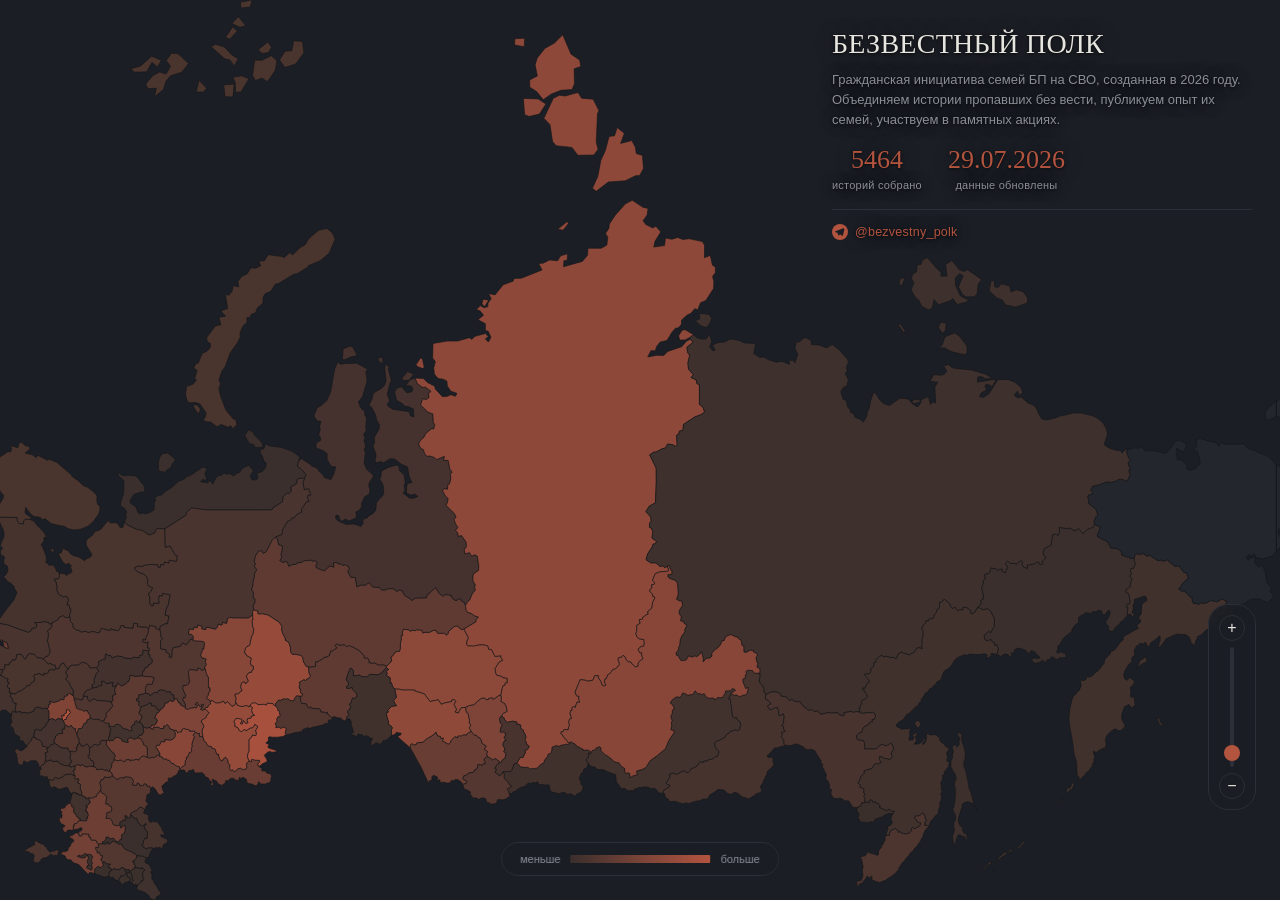
==== index.html @ 593fd991 "Update index.html" ====
<!DOCTYPE html>
<html lang="ru">
<head>
<meta charset="UTF-8">
<meta name="viewport" content="width=device-width, initial-scale=1.0">
<title>Безвестный полк — карта пропавших без вести</title>
<script src="lib/d3.min.js"></script>
<script data-goatcounter="https://bezvestny.goatcounter.com/count"
        async src="//gc.zgo.at/count.js"></script>
<style>
  :root {
    --bg: #14161a;
    --panel: #1b1e24;
    --line: #2b2f37;
    --text: #e7e5e0;
    --text-dim: #8b8f98;
    --accent-low: #3a2f2c;
    --accent-high: #b3543f;
    --accent-mid: #7a4438;
  }

  * { box-sizing: border-box; }

  html, body {
    margin: 0;
    padding: 0;
    height: 100%;
    overflow: hidden;
    background: var(--bg);
    color: var(--text);
    font-family: 'Georgia', 'PT Serif', serif;
  }

  /* Map fills the entire viewport */
  .map-panel {
    position: fixed;
    inset: 0;
    background: var(--panel);
  }

  #map {
    width: 100%;
    height: 100%;
    display: block;
    touch-action: none;
  }

  .region {
    stroke: var(--bg);
    stroke-width: 0.6;
    vector-effect: non-scaling-stroke;
    transition: opacity 0.15s ease;
    cursor: pointer;
  }

  .region:hover {
    opacity: 0.82;
    stroke: var(--text);
    stroke-width: 1.1;
  }

  .region.no-data {
    fill: #23262c;
  }

  /* Info overlay — plain text over the map, top-right, no card chrome */
  .info-panel {
    position: fixed;
    top: 28px;
    right: 28px;
    width: min(420px, calc(100vw - 56px));
    z-index: 20;
    text-shadow: 0 1px 3px rgba(0,0,0,0.7), 0 0 20px rgba(0,0,0,0.4);
  }

  h1 {
    font-size: clamp(22px, 2.6vw, 28px);
    font-weight: 400;
    line-height: 1.15;
    margin: 0 0 10px;
    color: var(--text);
    letter-spacing: 0.01em;
  }

  .lede {
    font-family: 'Helvetica Neue', Arial, sans-serif;
    font-size: 13px;
    line-height: 1.55;
    color: var(--text-dim);
    margin: 0;
  }

  .stat-row {
    display: flex;
    gap: 26px;
    margin-top: 16px;
  }

  .stat {
    font-family: 'Helvetica Neue', Arial, sans-serif;
    text-align: center;
  }

  .stat .num {
    font-family: 'Georgia', serif;
    font-size: 26px;
    color: var(--accent-high);
    line-height: 1;
    white-space: nowrap;
  }

  .stat .label {
    font-size: 11px;
    color: var(--text-dim);
    margin-top: 6px;
    letter-spacing: 0.02em;
  }

  .tg-link {
    display: flex;
    align-items: center;
    justify-content: flex-start;
    gap: 7px;
    margin-top: 18px;
    padding-top: 14px;
    border-top: 1px solid var(--line);
    font-family: 'Helvetica Neue', Arial, sans-serif;
    font-size: 12.5px;
    color: var(--accent-high);
    text-decoration: none;
    letter-spacing: 0.02em;
  }

  .tg-icon {
    flex-shrink: 0;
    color: var(--accent-high);
  }

  .tg-link:hover {
    text-decoration: underline;
  }

  /* Legend — floats bottom-center over the map */
  .legend {
    position: fixed;
    bottom: 24px;
    left: 50%;
    transform: translateX(-50%);
    display: flex;
    align-items: center;
    gap: 10px;
    background: rgba(27, 30, 36, 0.88);
    backdrop-filter: blur(10px);
    -webkit-backdrop-filter: blur(10px);
    border: 1px solid var(--line);
    border-radius: 20px;
    padding: 10px 18px;
    font-family: 'Helvetica Neue', Arial, sans-serif;
    font-size: 11px;
    color: var(--text-dim);
    z-index: 20;
  }

  .legend-scale {
    width: 140px;
    height: 8px;
    border-radius: 1px;
    background: linear-gradient(90deg, var(--accent-low), var(--accent-mid), var(--accent-high));
  }

  .tooltip {
    position: fixed;
    pointer-events: none;
    background: #0d0e11;
    border: 1px solid var(--line);
    color: var(--text);
    font-family: 'Helvetica Neue', Arial, sans-serif;
    font-size: 13px;
    padding: 10px 14px;
    border-radius: 2px;
    opacity: 0;
    transition: opacity 0.1s ease;
    max-width: 240px;
    z-index: 30;
  }

  .tooltip .t-name {
    font-family: 'Georgia', serif;
    font-size: 15px;
    margin-bottom: 4px;
  }

  .tooltip .t-count {
    color: var(--accent-high);
  }

  .t-hint {
    color: var(--text-dim);
    font-size: 11px;
    margin-top: 4px;
  }

  /* Popup with names for a clicked region — floats like a window,
     not docked to the screen edge. Left side stays free for future poster cards. */
  .popup-overlay {
    position: fixed;
    inset: 0;
    display: none;
    z-index: 100;
    pointer-events: none;
  }

  .popup-overlay.open { display: block; }
  .popup-overlay.open .popup-panel {
    opacity: 1;
    transform: translateY(0) scale(1);
  }

  .popup-panel {
    position: absolute;
    top: 90px;
    right: 40px;
    width: min(560px, calc(100vw - 48px));
    height: calc(100vh - 130px);
    background: var(--panel);
    border: 1px solid var(--line);
    border-radius: 8px;
    display: flex;
    flex-direction: column;
    font-family: 'Helvetica Neue', Arial, sans-serif;
    opacity: 0;
    transform: translateY(-8px) scale(0.98);
    transition: opacity 0.18s ease, transform 0.18s ease;
    pointer-events: auto;
    box-shadow: 0 20px 60px rgba(0,0,0,0.5), 0 2px 8px rgba(0,0,0,0.3);
  }

  .popup-header {
    padding: 20px 24px 16px;
    border-bottom: 1px solid var(--line);
    display: flex;
    justify-content: space-between;
    align-items: baseline;
  }

  .popup-header h2 {
    font-family: 'Georgia', serif;
    font-weight: 400;
    font-size: 20px;
    margin: 0;
    color: var(--text);
  }

  .popup-close {
    background: none;
    border: none;
    color: var(--text-dim);
    font-size: 22px;
    line-height: 1;
    cursor: pointer;
    padding: 0 0 0 16px;
  }

  .popup-close:hover { color: var(--text); }

  .popup-list {
    flex: 1;
    overflow-y: auto;
    padding: 8px 24px 20px;
  }

  .popup-item {
    display: flex;
    gap: 14px;
    align-items: flex-start;
    padding: 14px 0;
    border-bottom: 1px solid var(--line);
  }

  .popup-item:last-child { border-bottom: none; }

  .p-info {
    flex: 1;
    min-width: 0;
  }

  .p-thumb {
    flex-shrink: 0;
    width: 56px;
    height: 74px;
    border-radius: 4px;
    background-color: var(--line);
    border: 1px solid var(--line);
    background-repeat: no-repeat;
    /* вырезаем именно область портрета из полного плаката, без отдельного файла-превью */
    background-size: 170.06% 180.48%;
    background-position: 79.39% 43.26%;
  }

  .popup-item .p-name {
    font-family: 'Helvetica Neue', Arial, sans-serif;
    font-weight: 700;
    font-size: 15px;
    color: var(--text);
    margin-bottom: 6px;
    overflow-wrap: break-word;
  }

  .popup-item .p-line {
    font-size: 13px;
    color: var(--text-dim);
    line-height: 1.65;
    overflow-wrap: break-word;
  }

  .popup-item .p-line::before {
    content: "· ";
    color: var(--text-dim);
  }

  .popup-item .p-line.p-missing {
    color: var(--text);
    font-weight: 600;
  }

  .popup-empty {
    padding: 40px 24px;
    text-align: center;
    color: var(--text-dim);
    font-size: 14px;
  }

  .popup-item { cursor: pointer; }
  .popup-item:hover .p-name { color: var(--accent-high); }

  /* Full poster viewer — floats on the LEFT, mirrors the popup on the right */
  .poster-overlay {
    position: fixed;
    inset: 0;
    display: none;
    z-index: 100;
    pointer-events: none;
  }

  .poster-overlay.open { display: block; }
  .poster-overlay.open .poster-panel {
    opacity: 1;
    transform: translateY(0) scale(1);
  }

  .poster-panel {
    position: absolute;
    top: 90px;
    left: 40px;
    width: min(360px, calc(100vw - 48px));
    max-height: calc(100vh - 130px);
    background: var(--panel);
    border: 1px solid var(--line);
    border-radius: 8px;
    display: flex;
    flex-direction: column;
    font-family: 'Helvetica Neue', Arial, sans-serif;
    opacity: 0;
    transform: translateY(-8px) scale(0.98);
    transition: opacity 0.18s ease, transform 0.18s ease;
    pointer-events: auto;
    box-shadow: 0 20px 60px rgba(0,0,0,0.5), 0 2px 8px rgba(0,0,0,0.3);
    overflow: hidden;
  }

  .poster-panel .popup-header {
    flex-shrink: 0;
    align-items: flex-start;
  }

  .poster-name {
    font-family: 'Georgia', serif;
    font-weight: 400;
    font-size: 20px;
    margin-top: 0;
    margin-bottom: 6px;
    padding-bottom: 10px;
    border-bottom: 1px solid var(--line);
    color: var(--text);
  }

  .poster-panel .p-line {
    font-size: 11px;
  }

  .poster-image-wrap {
    flex: 1;
    overflow-y: auto;
    background: #000;
    display: flex;
    align-items: flex-start;
    justify-content: center;
  }

  .poster-image-wrap img {
    width: 100%;
    height: auto;
    display: block;
  }

  @media (max-width: 900px) {
    .poster-panel { display: none; } /* на узких экранах два окна рядом не влезут — оставляем только попап с именами */
  }

  @media (max-width: 640px) {
    .info-panel { width: calc(100vw - 56px); }
    .popup-panel { top: 20px; right: 20px; left: 20px; width: auto; }
  }

  /* Vertical zoom slider */
  .zoom-control {
    position: fixed;
    bottom: 90px;
    right: 24px;
    z-index: 20;
    background: rgba(27, 30, 36, 0.88);
    backdrop-filter: blur(10px);
    -webkit-backdrop-filter: blur(10px);
    border: 1px solid var(--line);
    border-radius: 20px;
    padding: 10px;
    display: flex;
    flex-direction: column;
    align-items: center;
    gap: 6px;
  }

  .zoom-btn {
    width: 26px;
    height: 26px;
    border-radius: 50%;
    border: 1px solid var(--line);
    background: transparent;
    color: var(--text);
    font-size: 16px;
    line-height: 1;
    cursor: pointer;
    display: flex;
    align-items: center;
    justify-content: center;
    font-family: 'Helvetica Neue', Arial, sans-serif;
    flex-shrink: 0;
  }

  .zoom-btn:hover { border-color: var(--accent-high); color: var(--accent-high); }

  .zoom-slider-wrap {
    width: 26px;
    height: 120px;
    position: relative;
  }

  .zoom-slider-wrap input[type="range"] {
    position: absolute;
    top: 50%;
    left: 50%;
    width: 120px;
    height: 20px;
    margin: 0;
    transform: translate(-50%, -50%) rotate(-90deg);
    -webkit-appearance: none;
    appearance: none;
    background: transparent;
    cursor: pointer;
  }

  .zoom-slider-wrap input[type="range"]::-webkit-slider-runnable-track {
    height: 4px;
    background: var(--line);
    border-radius: 2px;
  }

  .zoom-slider-wrap input[type="range"]::-webkit-slider-thumb {
    -webkit-appearance: none;
    width: 16px;
    height: 16px;
    border-radius: 50%;
    background: var(--accent-high);
    margin-top: -6px;
    cursor: pointer;
  }

  .zoom-slider-wrap input[type="range"]::-moz-range-track {
    height: 4px;
    background: var(--line);
    border-radius: 2px;
  }

  .zoom-slider-wrap input[type="range"]::-moz-range-thumb {
    width: 16px;
    height: 16px;
    border: none;
    border-radius: 50%;
    background: var(--accent-high);
    cursor: pointer;
  }
</style>
</head>
<body>

<div class="map-panel">
  <svg id="map" viewBox="0 0 1600 750"></svg>
</div>

<div class="info-panel">
  <h1>БЕЗВЕСТНЫЙ ПОЛК</h1>
  <p class="lede">Гражданская инициатива семей БП на СВО, созданная в 2026 году. Объединяем истории пропавших без вести, публикуем опыт их семей, участвуем в памятных акциях.</p>
  <div class="stat-row">
    <div class="stat">
      <div class="num" id="stat-total">—</div>
      <div class="label">историй собрано</div>
    </div>
    <div class="stat">
      <div class="num" id="stat-updated">—</div>
      <div class="label">данные обновлены</div>
    </div>
  </div>
  <a class="tg-link" href="https://t.me/bezvestny_polk" target="_blank" rel="noopener">
    <svg class="tg-icon" viewBox="0 0 240 240" width="16" height="16" fill="none" xmlns="http://www.w3.org/2000/svg">
      <circle cx="120" cy="120" r="120" fill="currentColor"/>
      <path d="M181.6 73.6c1.7-6.3-4.4-11.6-10.6-9.2L52.4 108.9c-6.7 2.5-6.5 12 .3 14.2l28.7 9.3 11.1 35.7c1.4 4.5 7 6.1 10.6 3l17.3-15.6 29 21.4c5 3.7 12.2 1.1 13.7-5l24.5-98.3z" fill="var(--panel)"/>
    </svg>
    @bezvestny_polk
  </a>
</div>

<div class="legend">
  <span>меньше</span>
  <div class="legend-scale"></div>
  <span>больше</span>
</div>

<div class="zoom-control">
  <button class="zoom-btn" id="zoom-in" aria-label="Приблизить">+</button>
  <div class="zoom-slider-wrap">
    <input type="range" id="zoom-slider" min="1" max="10" step="0.1" value="1">
  </div>
  <button class="zoom-btn" id="zoom-out" aria-label="Отдалить">&minus;</button>
</div>

<div class="tooltip" id="tooltip">
  <div class="t-name" id="t-name"></div>
  <div class="t-count" id="t-count"></div>
  <div class="t-hint">Нажмите, чтобы увидеть имена</div>
</div>

<div class="popup-overlay" id="popup-overlay">
  <div class="popup-panel">
    <div class="popup-header">
      <h2 id="popup-title"></h2>
      <button class="popup-close" id="popup-close" aria-label="Закрыть">&times;</button>
    </div>
    <div class="popup-list" id="popup-list"></div>
  </div>
</div>

<div class="poster-overlay" id="poster-overlay">
  <div class="poster-panel">
    <div class="popup-header">
      <div class="p-info" id="poster-info"></div>
      <button class="popup-close" id="poster-close" aria-label="Закрыть">&times;</button>
    </div>
    <div class="poster-image-wrap" id="poster-image-wrap"></div>
  </div>
</div>

<script>
const svg = d3.select('#map');
const width = 1600, height = 750;
const tooltip = d3.select('#tooltip');

Promise.all([
  d3.json('data/russia.geojson'),
  d3.json('data/stats.json'),
  d3.json('data/records.json').catch(() => ({}))  // records.json optional — map still works without it
]).then(([geo, stats, records]) => {

  const regionCounts = stats.regions;
  const maxCount = d3.max(Object.values(regionCounts));

  const color = d3.scaleLinear()
    .domain([0, maxCount])
    .range(['#3a2f2c', '#b3543f']);

  const projection = d3.geoMercator()
    .rotate([-100, 0])
    .fitSize([width, height], geo);
  const path = d3.geoPath().projection(projection);

  svg.attr('viewBox', `0 0 ${width} ${height}`);

  const zoomLayer = svg.append('g').attr('class', 'zoom-layer');

  zoomLayer.selectAll('path')
    .data(geo.features)
    .join('path')
    .attr('d', path)
    .attr('class', d => {
      const name = d.properties.name;
      return 'region' + (regionCounts[name] ? '' : ' no-data');
    })
    .attr('fill', d => {
      const name = d.properties.name;
      const c = regionCounts[name];
      return c ? color(c) : '#23262c';
    })
    .on('mousemove', (event, d) => {
      const name = d.properties.name;
      const c = regionCounts[name] || 0;
      d3.select('#t-name').text(name);
      d3.select('#t-count').text(c ? `${c} ${pluralize(c)}` : 'нет данных');
      tooltip
        .style('left', (event.clientX + 16) + 'px')
        .style('top', (event.clientY + 12) + 'px')
        .style('opacity', 1);
    })
    .on('mouseleave', () => tooltip.style('opacity', 0))
    .on('click', (event, d) => openPopup(d.properties.name, records[d.properties.name] || []));

  // --- Pan & pinch-zoom (важно на мобильных — карта шире экрана, без этого
  // часть регионов недостижима; preserveAspectRatio slice раньше просто
  // обрезал их намертво, без возможности докрутить) ---
  function coverScale() {
    const cw = window.innerWidth, ch = window.innerHeight;
    const kMeet = Math.min(cw / width, ch / height);
    const kCover = Math.max(cw / width, ch / height);
    return kCover / kMeet; // масштаб внутри системы координат зума, где 1 = вся карта целиком видна (letterbox)
  }

  const zoomSlider = document.getElementById('zoom-slider');

  const zoom = d3.zoom()
    .scaleExtent([1, 10])
    .translateExtent([[0, 0], [width, height]])
    .on('zoom', (event) => {
      zoomLayer.attr('transform', event.transform);
      zoomSlider.value = event.transform.k;
    });

  svg.call(zoom);
  svg.on('dblclick.zoom', null); // не даём случайному двойному тапу неожиданно зумить

  function applyCoverFit() {
    const s = Math.min(Math.max(coverScale(), 1), 10);
    const t = d3.zoomIdentity
      .translate(width / 2, height / 2)
      .scale(s)
      .translate(-width / 2, -height / 2);
    svg.call(zoom.transform, t);
  }
  applyCoverFit();

  let resizeTimer;
  window.addEventListener('resize', () => {
    clearTimeout(resizeTimer);
    resizeTimer = setTimeout(applyCoverFit, 200);
  });

  // --- Zoom slider + кнопки ---
  zoomSlider.addEventListener('input', () => {
    svg.call(zoom.scaleTo, +zoomSlider.value);
  });
  document.getElementById('zoom-in').addEventListener('click', () => {
    svg.transition().duration(200).call(zoom.scaleBy, 1.4);
  });
  document.getElementById('zoom-out').addEventListener('click', () => {
    svg.transition().duration(200).call(zoom.scaleBy, 1 / 1.4);
  });

  // stats
  document.getElementById('stat-total').textContent = stats.total ?? Object.values(regionCounts).reduce((a,b)=>a+b,0);
  document.getElementById('stat-updated').textContent = formatDate(stats.updated_at);

}).catch(err => {
  console.error(err);
  document.querySelector('.map-panel').innerHTML =
    '<p style="font-family:Helvetica,Arial,sans-serif;color:#8b8f98;padding:20px;max-width:480px;">' +
    'Не удалось загрузить данные карты. Если вы открыли файл напрямую (file://), ' +
    'запустите локальный сервер — см. README.md.</p>';
});

function pluralize(n) {
  const mod10 = n % 10, mod100 = n % 100;
  if (mod10 === 1 && mod100 !== 11) return 'история';
  if ([2,3,4].includes(mod10) && ![12,13,14].includes(mod100)) return 'истории';
  return 'историй';
}

function formatDate(iso) {
  if (!iso) return '—';
  const [y,m,d] = iso.split('-');
  return `${d}.${m}.${y}`;
}

// --- Popup with names for a clicked region ---
const overlay = document.getElementById('popup-overlay');
const popupTitle = document.getElementById('popup-title');
const popupList = document.getElementById('popup-list');

function openPopup(regionName, items) {
  popupTitle.textContent = regionName;
  popupList.innerHTML = '';

  if (!items.length) {
    popupList.innerHTML = '<div class="popup-empty">Нет карточек с известным ФИО для этого региона.</div>';
  } else {
    for (const item of items) {
      const div = document.createElement('div');
      div.className = 'popup-item';
      div.addEventListener('click', () => openPoster(item));

      const info = document.createElement('div');
      info.className = 'p-info';
      buildInfoBlock(item, info);
      div.appendChild(info);

      if (item.photo) {
        const thumb = document.createElement('div');
        thumb.className = 'p-thumb';
        thumb.style.backgroundImage = `url('${item.photo}')`;
        thumb.setAttribute('role', 'img');
        thumb.setAttribute('aria-label', item.fio || '');
        div.appendChild(thumb);
      }

      popupList.appendChild(div);
    }
  }
  overlay.classList.add('open');
  document.body.style.overflow = 'hidden';
}

function closePopup() {
  overlay.classList.remove('open');
  document.body.style.overflow = 'hidden'; // page itself never scrolls — map is full-screen
}

document.getElementById('popup-close').addEventListener('click', closePopup);
document.addEventListener('click', (e) => {
  if (!overlay.classList.contains('open')) return;
  const panel = document.querySelector('.popup-panel');
  if (panel.contains(e.target) || e.target.closest('.region')) return; // clicking a region opens a new popup, handled separately
  closePopup();
});
document.addEventListener('keydown', (e) => { if (e.key === 'Escape') closePopup(); });

// --- Full poster viewer (opens on the left when a card is clicked) ---
const posterOverlay = document.getElementById('poster-overlay');
const posterInfo = document.getElementById('poster-info');
const posterImageWrap = document.getElementById('poster-image-wrap');

function buildInfoBlock(item, container) {
  container.innerHTML = '';

  const name = document.createElement('div');
  name.className = 'p-name';
  name.textContent = item.fio || 'Имя не указано';
  container.appendChild(name);

  if (item.rank) {
    const l = document.createElement('div');
    l.className = 'p-line';
    l.textContent = item.rank;
    container.appendChild(l);
  }
  if (item.unit) {
    const l = document.createElement('div');
    l.className = 'p-line';
    l.textContent = item.unit;
    container.appendChild(l);
  }
  if (item.missing_date) {
    const l = document.createElement('div');
    l.className = 'p-line p-missing';
    l.textContent = 'пропал: ' + item.missing_date;
    container.appendChild(l);
  }
}

function openPoster(item) {
  if (!item.photo) return; // нет плаката для этого человека — клик ничего не делает

  posterInfo.innerHTML = '';
  const name = document.createElement('h2');
  name.className = 'poster-name';
  name.textContent = item.fio || 'Имя не указано';
  posterInfo.appendChild(name);

  if (item.rank) {
    const l = document.createElement('div');
    l.className = 'p-line';
    l.textContent = item.rank;
    posterInfo.appendChild(l);
  }
  if (item.unit) {
    const l = document.createElement('div');
    l.className = 'p-line';
    l.textContent = item.unit;
    posterInfo.appendChild(l);
  }
  if (item.missing_date) {
    const l = document.createElement('div');
    l.className = 'p-line p-missing';
    l.textContent = 'пропал: ' + item.missing_date;
    posterInfo.appendChild(l);
  }

  posterImageWrap.innerHTML = '';
  const img = document.createElement('img');
  img.src = item.photo;
  img.alt = item.fio || '';
  posterImageWrap.appendChild(img);
  posterOverlay.classList.add('open');
}

function closePoster() {
  posterOverlay.classList.remove('open');
}

document.getElementById('poster-close').addEventListener('click', closePoster);
document.addEventListener('click', (e) => {
  if (!posterOverlay.classList.contains('open')) return;
  const panel = document.querySelector('.poster-panel');
  if (panel.contains(e.target) || e.target.closest('.popup-item')) return; // клик по другой карточке откроет свой плакат
  closePoster();
});
document.addEventListener('keydown', (e) => { if (e.key === 'Escape') closePoster(); });
</script>

</body>
</html>
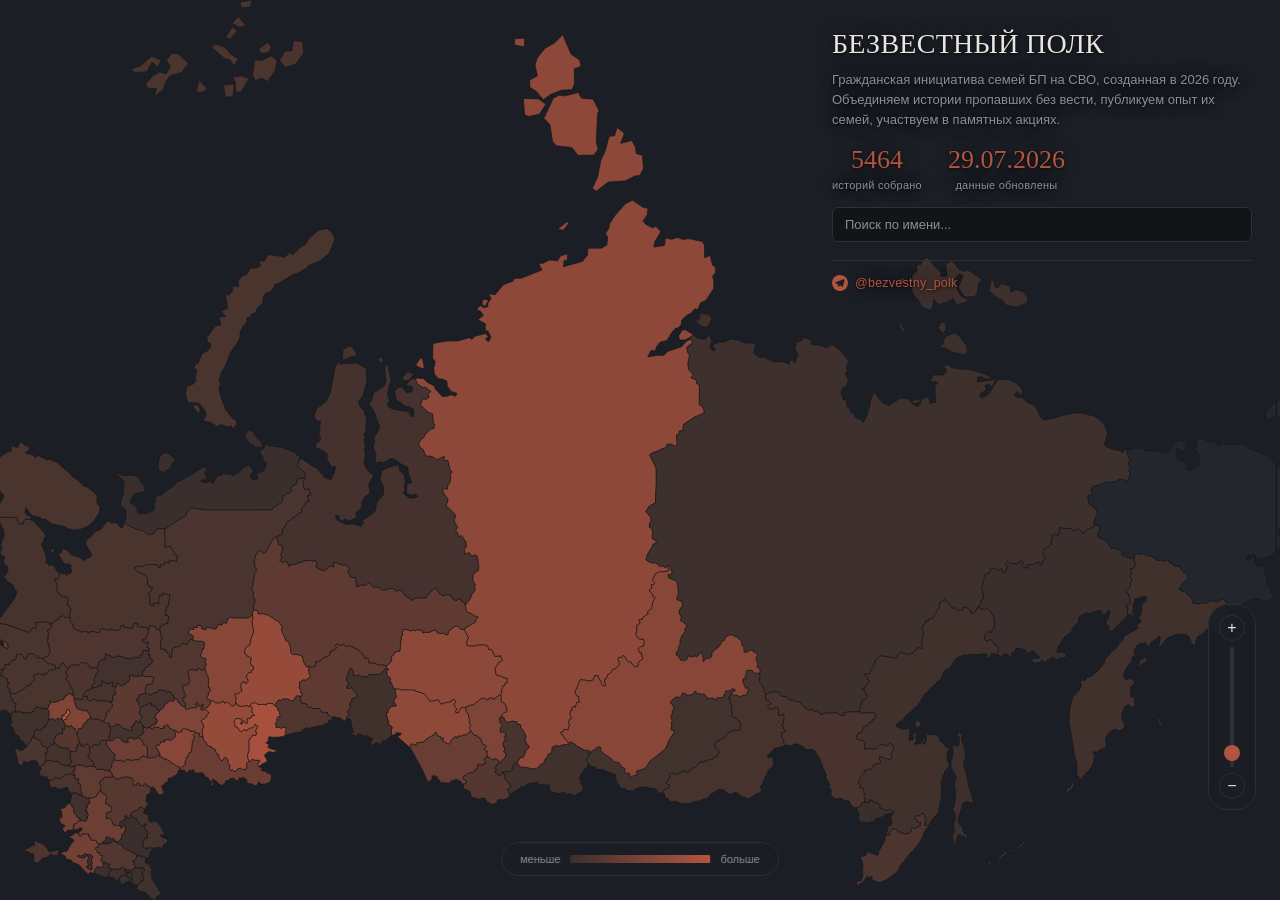
==== commit 033b2492: "Update index.html" ====
--- a/index.html
+++ b/index.html
@@ -5,8 +5,7 @@
 <meta name="viewport" content="width=device-width, initial-scale=1.0">
 <title>Безвестный полк — карта пропавших без вести</title>
 <script src="lib/d3.min.js"></script>
-<script data-goatcounter="https://bezvestny.goatcounter.com/count"
-        async src="//gc.zgo.at/count.js"></script>
+<script data-goatcounter="https://bezvestny.goatcounter.com/count" async src="//gc.zgo.at/count.js"></script>
 <style>
   :root {
     --bg: #14161a;
@@ -138,6 +137,74 @@
 
   .tg-link:hover {
     text-decoration: underline;
+  }
+
+  /* Search box */
+  .search-box {
+    position: relative;
+    margin-top: 16px;
+  }
+
+  .search-input {
+    width: 100%;
+    box-sizing: border-box;
+    background: rgba(13, 14, 17, 0.6);
+    border: 1px solid var(--line);
+    border-radius: 6px;
+    padding: 9px 12px;
+    font-family: 'Helvetica Neue', Arial, sans-serif;
+    font-size: 13px;
+    color: var(--text);
+    outline: none;
+  }
+
+  .search-input::placeholder { color: var(--text-dim); }
+  .search-input:focus { border-color: var(--accent-high); }
+
+  .search-results {
+    position: absolute;
+    top: calc(100% + 6px);
+    left: 0;
+    right: 0;
+    max-height: 320px;
+    overflow-y: auto;
+    background: var(--panel);
+    border: 1px solid var(--line);
+    border-radius: 6px;
+    box-shadow: 0 12px 32px rgba(0,0,0,0.5);
+    display: none;
+    z-index: 25;
+  }
+
+  .search-results.open { display: block; }
+
+  .search-result-item {
+    padding: 10px 12px;
+    cursor: pointer;
+    border-bottom: 1px solid var(--line);
+    font-family: 'Helvetica Neue', Arial, sans-serif;
+  }
+
+  .search-result-item:last-child { border-bottom: none; }
+  .search-result-item:hover { background: rgba(179, 84, 63, 0.12); }
+
+  .search-result-item .sr-name {
+    font-size: 13.5px;
+    font-weight: 600;
+    color: var(--text);
+  }
+
+  .search-result-item .sr-region {
+    font-size: 11.5px;
+    color: var(--text-dim);
+    margin-top: 2px;
+  }
+
+  .search-empty {
+    padding: 14px 12px;
+    font-size: 13px;
+    color: var(--text-dim);
+    font-family: 'Helvetica Neue', Arial, sans-serif;
   }
 
   /* Legend — floats bottom-center over the map */
@@ -519,6 +586,10 @@
       <div class="num" id="stat-updated">—</div>
       <div class="label">данные обновлены</div>
     </div>
+  </div>
+  <div class="search-box">
+    <input type="text" class="search-input" id="search-input" placeholder="Поиск по имени..." autocomplete="off">
+    <div class="search-results" id="search-results"></div>
   </div>
   <a class="tg-link" href="https://t.me/bezvestny_polk" target="_blank" rel="noopener">
     <svg class="tg-icon" viewBox="0 0 240 240" width="16" height="16" fill="none" xmlns="http://www.w3.org/2000/svg">
@@ -676,6 +747,15 @@
   document.getElementById('stat-total').textContent = stats.total ?? Object.values(regionCounts).reduce((a,b)=>a+b,0);
   document.getElementById('stat-updated').textContent = formatDate(stats.updated_at);
 
+  // --- Поиск по ФИО ---
+  const searchIndex = [];
+  for (const [region, items] of Object.entries(records)) {
+    for (const item of items) {
+      searchIndex.push({ ...item, region, _norm: normFio(item.fio) });
+    }
+  }
+  setupSearch(searchIndex);
+
 }).catch(err => {
   console.error(err);
   document.querySelector('.map-panel').innerHTML =
@@ -683,6 +763,69 @@
     'Не удалось загрузить данные карты. Если вы открыли файл напрямую (file://), ' +
     'запустите локальный сервер — см. README.md.</p>';
 });
+
+function normFio(s) {
+  if (!s) return '';
+  return s.toLowerCase().replace(/ё/g, 'е').replace(/\s+/g, ' ').trim();
+}
+
+function setupSearch(searchIndex) {
+  const input = document.getElementById('search-input');
+  const results = document.getElementById('search-results');
+
+  function render(matches, query) {
+    results.innerHTML = '';
+    if (!query) {
+      results.classList.remove('open');
+      return;
+    }
+    if (!matches.length) {
+      const div = document.createElement('div');
+      div.className = 'search-empty';
+      div.textContent = 'Ничего не найдено';
+      results.appendChild(div);
+      results.classList.add('open');
+      return;
+    }
+    for (const item of matches) {
+      const div = document.createElement('div');
+      div.className = 'search-result-item';
+      const name = document.createElement('div');
+      name.className = 'sr-name';
+      name.textContent = item.fio || 'Имя не указано';
+      const region = document.createElement('div');
+      region.className = 'sr-region';
+      region.textContent = item.region;
+      div.appendChild(name);
+      div.appendChild(region);
+      div.addEventListener('click', () => {
+        results.classList.remove('open');
+        input.value = item.fio || '';
+        openPopup('Результат поиска', [item]);
+      });
+      results.appendChild(div);
+    }
+    results.classList.add('open');
+  }
+
+  input.addEventListener('input', () => {
+    const raw = input.value.trim();
+    if (!raw) { render([], ''); return; }
+    const q = normFio(raw);
+    const matches = searchIndex.filter(it => it._norm.includes(q)).slice(0, 8);
+    render(matches, raw);
+  });
+
+  document.addEventListener('click', (e) => {
+    if (!results.classList.contains('open')) return;
+    if (e.target === input || results.contains(e.target)) return;
+    results.classList.remove('open');
+  });
+
+  input.addEventListener('keydown', (e) => {
+    if (e.key === 'Escape') { results.classList.remove('open'); input.blur(); }
+  });
+}
 
 function pluralize(n) {
   const mod10 = n % 10, mod100 = n % 100;
@@ -744,7 +887,7 @@
 document.addEventListener('click', (e) => {
   if (!overlay.classList.contains('open')) return;
   const panel = document.querySelector('.popup-panel');
-  if (panel.contains(e.target) || e.target.closest('.region')) return; // clicking a region opens a new popup, handled separately
+  if (panel.contains(e.target) || e.target.closest('.region') || e.target.closest('.search-result-item')) return; // clicking a region or a search result opens a new popup, handled separately
   closePopup();
 });
 document.addEventListener('keydown', (e) => { if (e.key === 'Escape') closePopup(); });
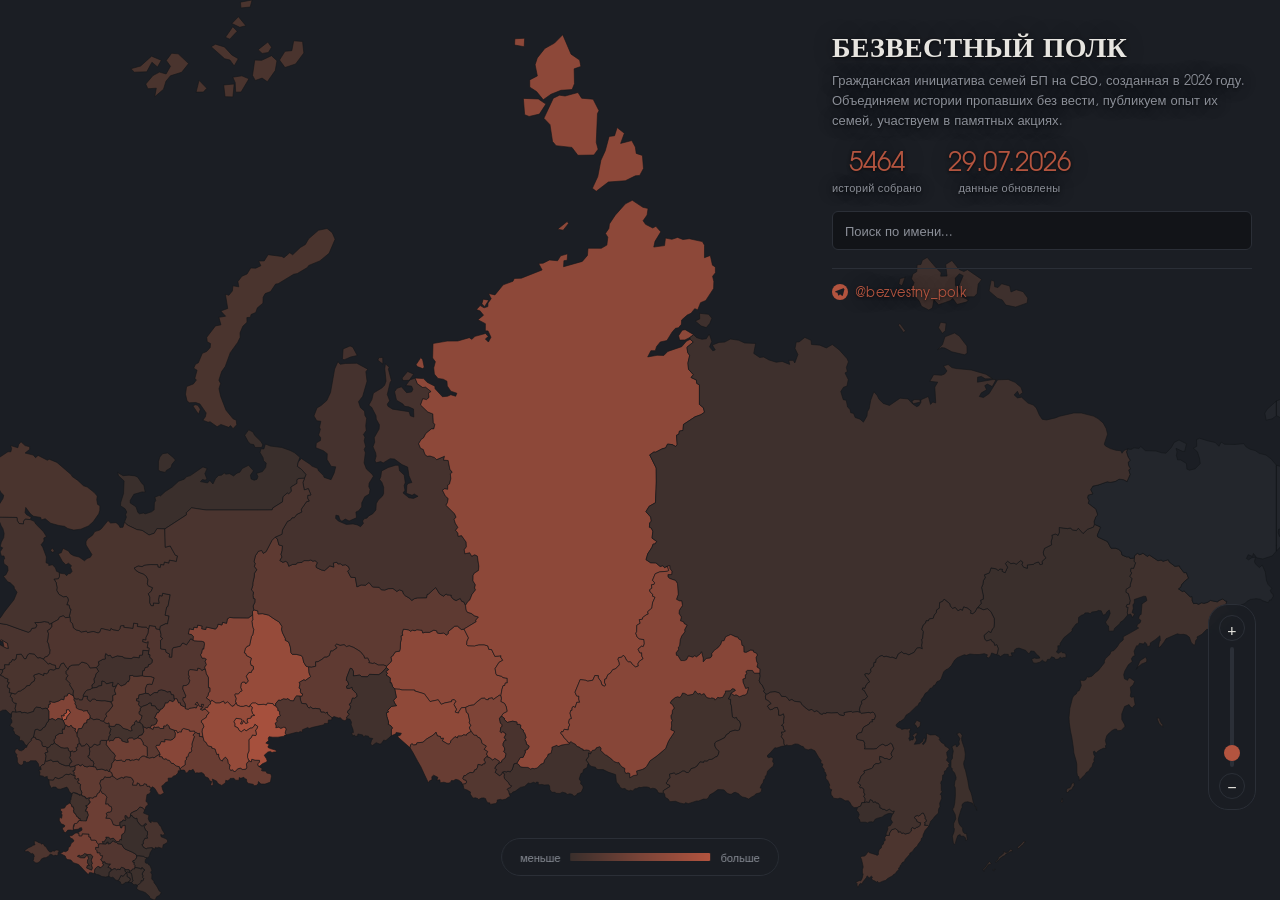
==== commit 591ec543: "Update index.html" ====
--- a/index.html
+++ b/index.html
@@ -7,6 +7,21 @@
 <script src="lib/d3.min.js"></script>
 <script data-goatcounter="https://bezvestny.goatcounter.com/count" async src="//gc.zgo.at/count.js"></script>
 <style>
+  @font-face {
+    font-family: 'TG Adventor';
+    src: url('fonts/texgyreadventor-regular-webfont.woff') format('woff');
+    font-weight: 400;
+    font-style: normal;
+    font-display: swap;
+  }
+  @font-face {
+    font-family: 'TG Adventor';
+    src: url('fonts/texgyreadventor-bold-webfont.woff') format('woff');
+    font-weight: 700;
+    font-style: normal;
+    font-display: swap;
+  }
+
   :root {
     --bg: #14161a;
     --panel: #1b1e24;
@@ -27,7 +42,7 @@
     overflow: hidden;
     background: var(--bg);
     color: var(--text);
-    font-family: 'Georgia', 'PT Serif', serif;
+    font-family: 'TG Adventor', Georgia, serif;
   }
 
   /* Map fills the entire viewport */
@@ -73,8 +88,9 @@
   }
 
   h1 {
+    font-family: 'TG Adventor', Georgia, serif;
+    font-weight: 700;
     font-size: clamp(22px, 2.6vw, 28px);
-    font-weight: 400;
     line-height: 1.15;
     margin: 0 0 10px;
     color: var(--text);
@@ -82,7 +98,7 @@
   }
 
   .lede {
-    font-family: 'Helvetica Neue', Arial, sans-serif;
+    font-family: 'TG Adventor', Arial, sans-serif;
     font-size: 13px;
     line-height: 1.55;
     color: var(--text-dim);
@@ -96,12 +112,12 @@
   }
 
   .stat {
-    font-family: 'Helvetica Neue', Arial, sans-serif;
+    font-family: 'TG Adventor', Arial, sans-serif;
     text-align: center;
   }
 
   .stat .num {
-    font-family: 'Georgia', serif;
+    font-family: 'TG Adventor', Georgia, serif;
     font-size: 26px;
     color: var(--accent-high);
     line-height: 1;
@@ -123,7 +139,7 @@
     margin-top: 18px;
     padding-top: 14px;
     border-top: 1px solid var(--line);
-    font-family: 'Helvetica Neue', Arial, sans-serif;
+    font-family: 'TG Adventor', Arial, sans-serif;
     font-size: 12.5px;
     color: var(--accent-high);
     text-decoration: none;
@@ -152,7 +168,7 @@
     border: 1px solid var(--line);
     border-radius: 6px;
     padding: 9px 12px;
-    font-family: 'Helvetica Neue', Arial, sans-serif;
+    font-family: 'TG Adventor', Arial, sans-serif;
     font-size: 13px;
     color: var(--text);
     outline: none;
@@ -182,7 +198,7 @@
     padding: 10px 12px;
     cursor: pointer;
     border-bottom: 1px solid var(--line);
-    font-family: 'Helvetica Neue', Arial, sans-serif;
+    font-family: 'TG Adventor', Arial, sans-serif;
   }
 
   .search-result-item:last-child { border-bottom: none; }
@@ -204,7 +220,7 @@
     padding: 14px 12px;
     font-size: 13px;
     color: var(--text-dim);
-    font-family: 'Helvetica Neue', Arial, sans-serif;
+    font-family: 'TG Adventor', Arial, sans-serif;
   }
 
   /* Legend — floats bottom-center over the map */
@@ -222,7 +238,7 @@
     border: 1px solid var(--line);
     border-radius: 20px;
     padding: 10px 18px;
-    font-family: 'Helvetica Neue', Arial, sans-serif;
+    font-family: 'TG Adventor', Arial, sans-serif;
     font-size: 11px;
     color: var(--text-dim);
     z-index: 20;
@@ -241,7 +257,7 @@
     background: #0d0e11;
     border: 1px solid var(--line);
     color: var(--text);
-    font-family: 'Helvetica Neue', Arial, sans-serif;
+    font-family: 'TG Adventor', Arial, sans-serif;
     font-size: 13px;
     padding: 10px 14px;
     border-radius: 2px;
@@ -252,7 +268,8 @@
   }
 
   .tooltip .t-name {
-    font-family: 'Georgia', serif;
+    font-family: 'TG Adventor', Georgia, serif;
+    font-weight: 700;
     font-size: 15px;
     margin-bottom: 4px;
   }
@@ -294,7 +311,7 @@
     border-radius: 8px;
     display: flex;
     flex-direction: column;
-    font-family: 'Helvetica Neue', Arial, sans-serif;
+    font-family: 'TG Adventor', Arial, sans-serif;
     opacity: 0;
     transform: translateY(-8px) scale(0.98);
     transition: opacity 0.18s ease, transform 0.18s ease;
@@ -311,8 +328,8 @@
   }
 
   .popup-header h2 {
-    font-family: 'Georgia', serif;
-    font-weight: 400;
+    font-family: 'TG Adventor', Georgia, serif;
+    font-weight: 700;
     font-size: 20px;
     margin: 0;
     color: var(--text);
@@ -365,7 +382,7 @@
   }
 
   .popup-item .p-name {
-    font-family: 'Helvetica Neue', Arial, sans-serif;
+    font-family: 'TG Adventor', Arial, sans-serif;
     font-weight: 700;
     font-size: 15px;
     color: var(--text);
@@ -426,7 +443,7 @@
     border-radius: 8px;
     display: flex;
     flex-direction: column;
-    font-family: 'Helvetica Neue', Arial, sans-serif;
+    font-family: 'TG Adventor', Arial, sans-serif;
     opacity: 0;
     transform: translateY(-8px) scale(0.98);
     transition: opacity 0.18s ease, transform 0.18s ease;
@@ -441,8 +458,8 @@
   }
 
   .poster-name {
-    font-family: 'Georgia', serif;
-    font-weight: 400;
+    font-family: 'TG Adventor', Georgia, serif;
+    font-weight: 700;
     font-size: 20px;
     margin-top: 0;
     margin-bottom: 6px;
@@ -510,7 +527,7 @@
     display: flex;
     align-items: center;
     justify-content: center;
-    font-family: 'Helvetica Neue', Arial, sans-serif;
+    font-family: 'TG Adventor', Arial, sans-serif;
     flex-shrink: 0;
   }
 
@@ -759,7 +776,7 @@
 }).catch(err => {
   console.error(err);
   document.querySelector('.map-panel').innerHTML =
-    '<p style="font-family:Helvetica,Arial,sans-serif;color:#8b8f98;padding:20px;max-width:480px;">' +
+    '<p style="font-family:\'TG Adventor\',Arial,sans-serif;color:#8b8f98;padding:20px;max-width:480px;">' +
     'Не удалось загрузить данные карты. Если вы открыли файл напрямую (file://), ' +
     'запустите локальный сервер — см. README.md.</p>';
 });
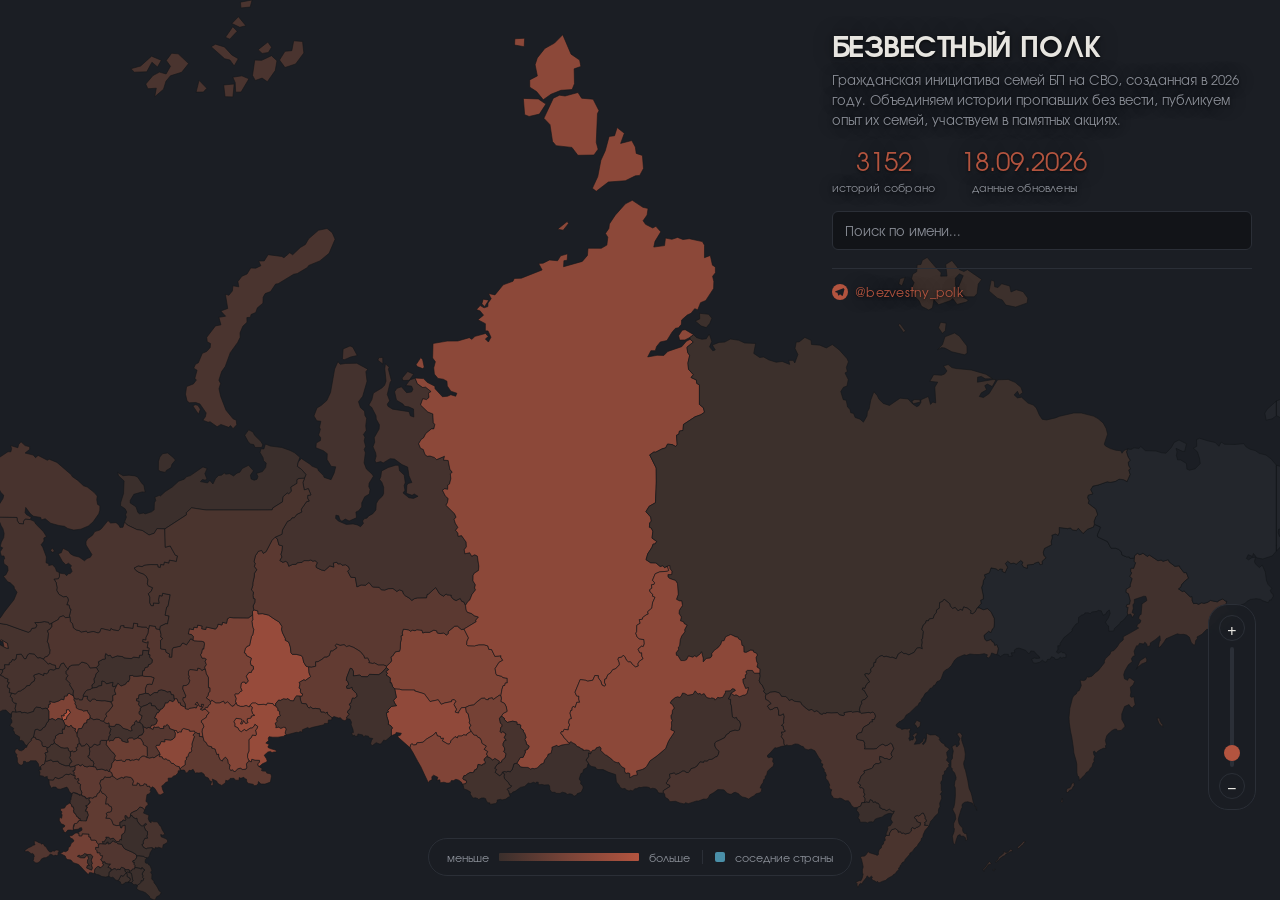
==== commit 2dbc1129: "Update index.html" ====
--- a/index.html
+++ b/index.html
@@ -249,6 +249,20 @@
     height: 8px;
     border-radius: 1px;
     background: linear-gradient(90deg, var(--accent-low), var(--accent-mid), var(--accent-high));
+  }
+
+  .legend-sep {
+    width: 1px;
+    height: 14px;
+    background: var(--line);
+    margin: 0 2px;
+  }
+
+  .legend-swatch {
+    display: inline-block;
+    width: 10px;
+    height: 10px;
+    border-radius: 2px;
   }
 
   .tooltip {
@@ -621,6 +635,9 @@
   <span>меньше</span>
   <div class="legend-scale"></div>
   <span>больше</span>
+  <span class="legend-sep"></span>
+  <span class="legend-swatch" style="background:#4a8fa8"></span>
+  <span>соседние страны</span>
 </div>
 
 <div class="zoom-control">
@@ -669,11 +686,25 @@
 ]).then(([geo, stats, records]) => {
 
   const regionCounts = stats.regions;
-  const maxCount = d3.max(Object.values(regionCounts));
+
+  // Соседние страны — отдельная категория, красим приглушённым синим,
+  // а не по той же оранжевой шкале, что регионы России (чтобы визуально
+  // сразу было видно "это не регион РФ", а не спутать с низким показателем).
+  const ABROAD_NAMES = new Set(['Казахстан', 'Узбекистан', 'Беларусь', 'Азербайджан', 'Таджикистан', 'Армения']);
+
+  const russianCounts = Object.entries(regionCounts).filter(([name]) => !ABROAD_NAMES.has(name)).map(([, c]) => c);
+  const abroadCounts = Object.entries(regionCounts).filter(([name]) => ABROAD_NAMES.has(name)).map(([, c]) => c);
+
+  const maxCount = d3.max(russianCounts) || 1;
+  const maxAbroad = d3.max(abroadCounts) || 1;
 
   const color = d3.scaleLinear()
     .domain([0, maxCount])
     .range(['#3a2f2c', '#b3543f']);
+
+  const colorAbroad = d3.scaleLinear()
+    .domain([0, maxAbroad])
+    .range(['#1f3a42', '#4a8fa8']);
 
   const projection = d3.geoMercator()
     .rotate([-100, 0])
@@ -695,7 +726,8 @@
     .attr('fill', d => {
       const name = d.properties.name;
       const c = regionCounts[name];
-      return c ? color(c) : '#23262c';
+      if (!c) return '#23262c';
+      return ABROAD_NAMES.has(name) ? colorAbroad(c) : color(c);
     })
     .on('mousemove', (event, d) => {
       const name = d.properties.name;
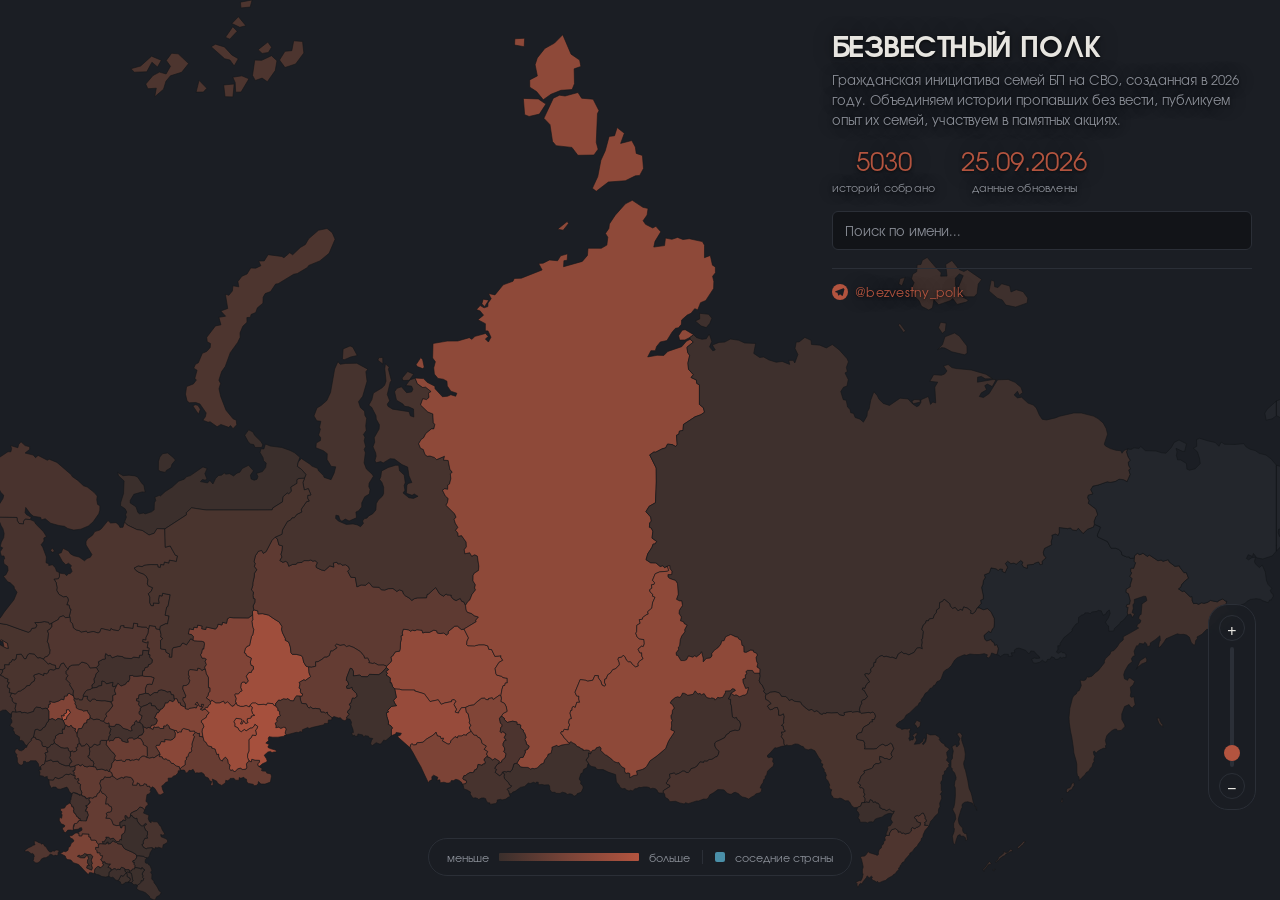
==== commit 838fd28c: "Update index.html" ====
--- a/index.html
+++ b/index.html
@@ -153,6 +153,30 @@
 
   .tg-link:hover {
     text-decoration: underline;
+  }
+
+  /* Приглушённая ссылка-счётчик для карточек без указанного региона —
+     сознательно НЕ акцентного цвета, чтобы не спорить по вниманию с
+     основной статистикой и легендой карты. */
+  .no-region-link {
+    display: none;
+    align-items: baseline;
+    gap: 6px;
+    margin-top: 10px;
+    font-family: 'TG Adventor', Arial, sans-serif;
+    font-size: 12px;
+    color: var(--text-dim);
+    text-decoration: none;
+    cursor: pointer;
+    background: none;
+    border: none;
+    padding: 0;
+  }
+  .no-region-link.visible { display: inline-flex; }
+  .no-region-link:hover { color: var(--text); text-decoration: underline; }
+  .no-region-link .num {
+    color: var(--text-dim);
+    font-weight: 700;
   }
 
   /* Search box */
@@ -629,6 +653,9 @@
     </svg>
     @bezvestny_polk
   </a>
+  <button class="no-region-link" id="no-region-link">
+    Без указанного региона: <span class="num" id="no-region-count"></span>
+  </button>
 </div>
 
 <div class="legend">
@@ -691,8 +718,12 @@
   // а не по той же оранжевой шкале, что регионы России (чтобы визуально
   // сразу было видно "это не регион РФ", а не спутать с низким показателем).
   const ABROAD_NAMES = new Set(['Казахстан', 'Узбекистан', 'Беларусь', 'Азербайджан', 'Таджикистан', 'Армения']);
-
-  const russianCounts = Object.entries(regionCounts).filter(([name]) => !ABROAD_NAMES.has(name)).map(([, c]) => c);
+  // Псевдо-регион для карточек без указанного города — у него нет полигона
+  // в geojson (на карте он и так не отрисуется), но его счётчик не должен
+  // портить цветовую шкалу настоящих регионов, поэтому выкидываем явно.
+  const NO_REGION_LABEL = 'Регион не указан';
+
+  const russianCounts = Object.entries(regionCounts).filter(([name]) => !ABROAD_NAMES.has(name) && name !== NO_REGION_LABEL).map(([, c]) => c);
   const abroadCounts = Object.entries(regionCounts).filter(([name]) => ABROAD_NAMES.has(name)).map(([, c]) => c);
 
   const maxCount = d3.max(russianCounts) || 1;
@@ -795,6 +826,16 @@
   // stats
   document.getElementById('stat-total').textContent = stats.total ?? Object.values(regionCounts).reduce((a,b)=>a+b,0);
   document.getElementById('stat-updated').textContent = formatDate(stats.updated_at);
+
+  // Карточки без региона не рисуются на карте (нет полигона), поэтому
+  // единственный способ до них добраться — отдельная ссылка со счётчиком.
+  const noRegionItems = records[NO_REGION_LABEL] || [];
+  if (noRegionItems.length) {
+    const link = document.getElementById('no-region-link');
+    document.getElementById('no-region-count').textContent = noRegionItems.length;
+    link.classList.add('visible');
+    link.addEventListener('click', () => openPopup(NO_REGION_LABEL, noRegionItems));
+  }
 
   // --- Поиск по ФИО ---
   const searchIndex = [];
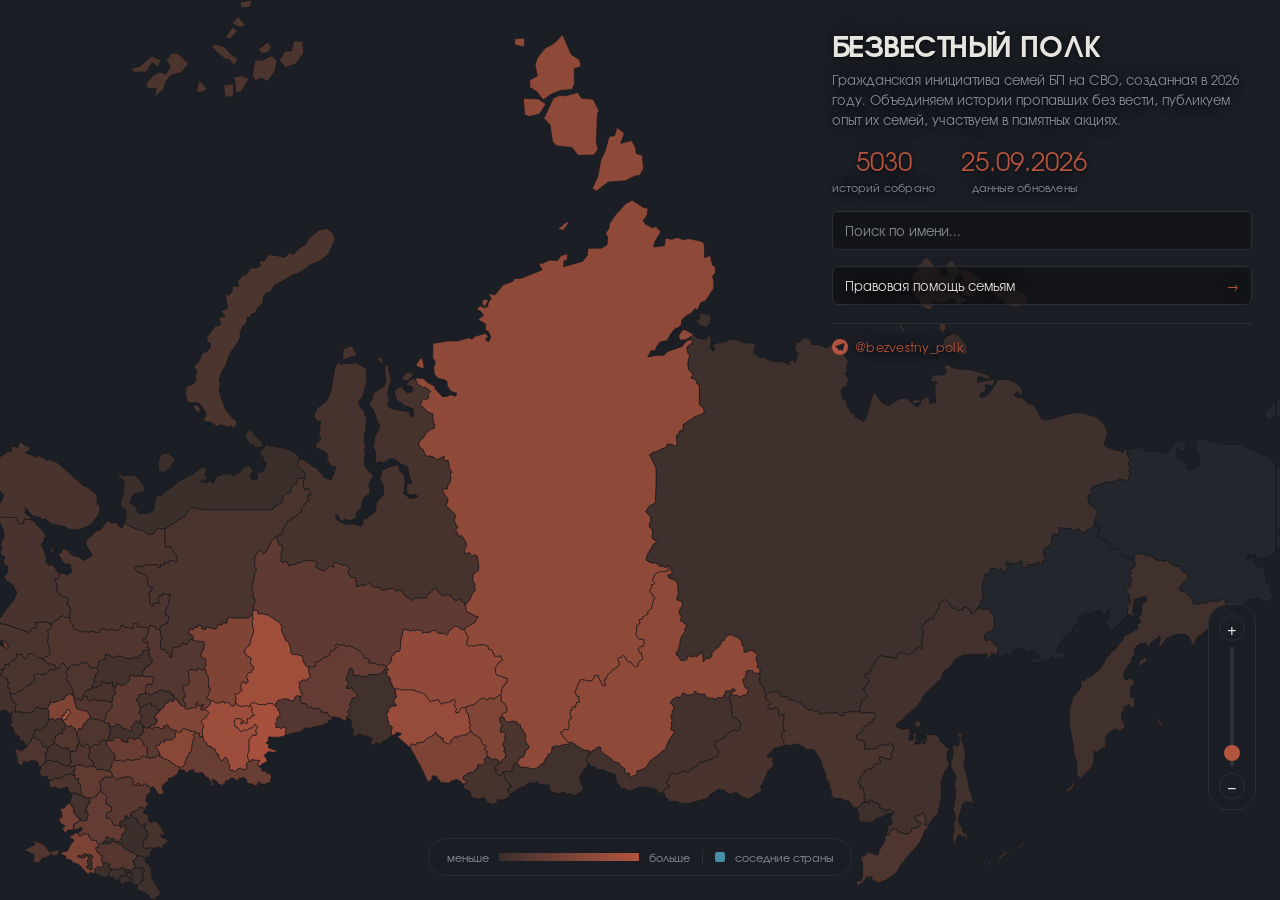
==== commit 0fc79e8f: "Update index.html" ====
--- a/index.html
+++ b/index.html
@@ -130,6 +130,25 @@
     margin-top: 6px;
     letter-spacing: 0.02em;
   }
+
+  /* Ссылка на правовой раздел — спокойная кнопка с рамкой, не спорит с акцентом карты */
+  .pravo-link {
+    display: flex;
+    justify-content: space-between;
+    align-items: center;
+    margin-top: 16px;
+    padding: 9px 12px;
+    border: 1px solid var(--line);
+    border-radius: 6px;
+    background: rgba(13, 14, 17, 0.6);
+    font-family: 'TG Adventor', Arial, sans-serif;
+    font-size: 13px;
+    color: var(--text);
+    text-decoration: none;
+    transition: border-color .15s ease;
+  }
+  .pravo-link:hover { border-color: var(--accent-high); }
+  .pravo-link .pravo-arrow { color: var(--accent-high); }
 
   .tg-link {
     display: flex;
@@ -646,6 +665,10 @@
     <input type="text" class="search-input" id="search-input" placeholder="Поиск по имени..." autocomplete="off">
     <div class="search-results" id="search-results"></div>
   </div>
+  <a class="pravo-link" href="pravo.html">
+    <span>Правовая помощь семьям</span>
+    <span class="pravo-arrow" aria-hidden="true">→</span>
+  </a>
   <a class="tg-link" href="https://t.me/bezvestny_polk" target="_blank" rel="noopener">
     <svg class="tg-icon" viewBox="0 0 240 240" width="16" height="16" fill="none" xmlns="http://www.w3.org/2000/svg">
       <circle cx="120" cy="120" r="120" fill="currentColor"/>
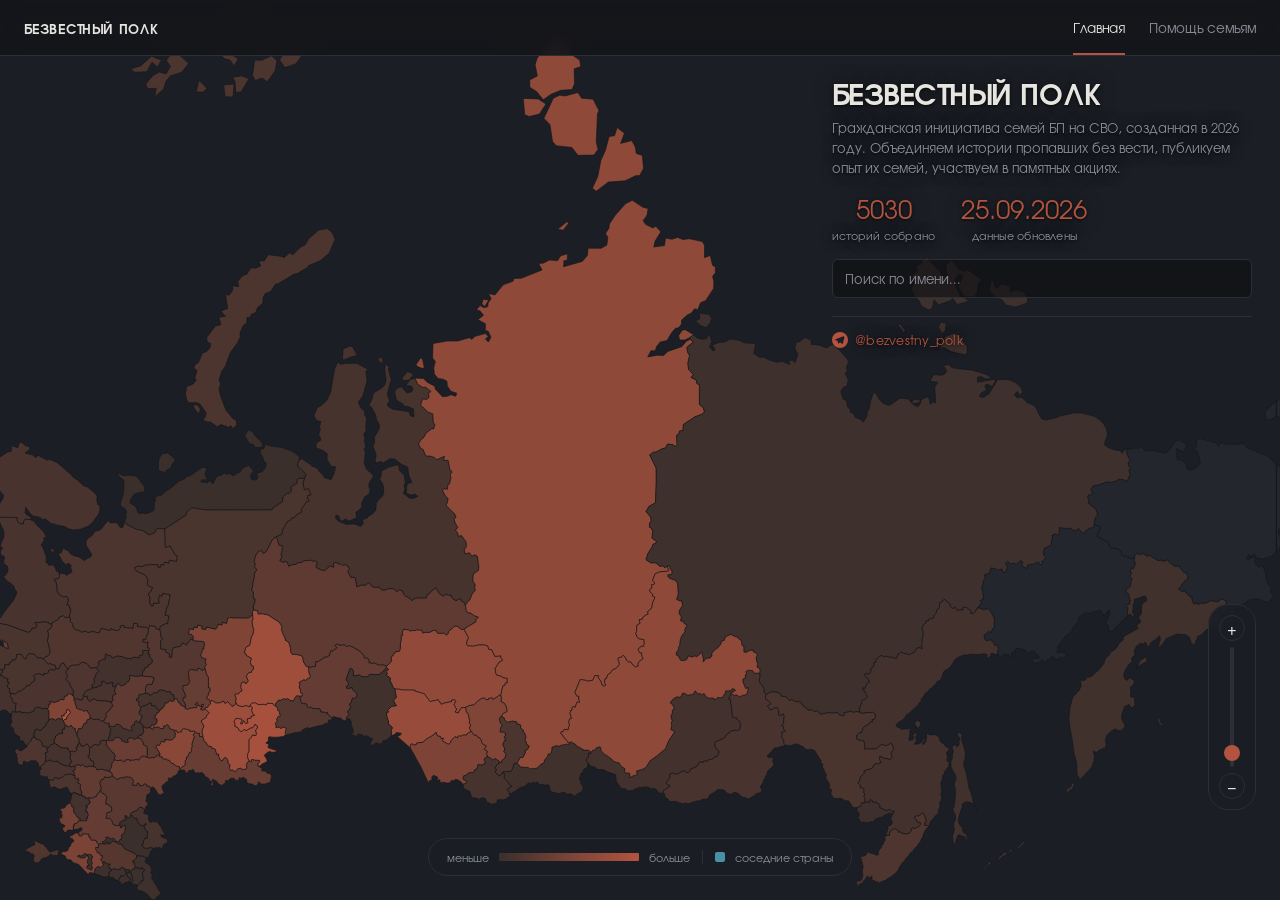
==== commit 6a2c6d29: "Update index.html" ====
--- a/index.html
+++ b/index.html
@@ -77,10 +77,52 @@
     fill: #23262c;
   }
 
+  /* Общий хедер сайта: те же стили в pravo/pravo.css */
+  .site-header {
+    position: fixed;
+    top: 0; left: 0; right: 0;
+    height: 56px;
+    z-index: 50;
+    display: flex;
+    align-items: center;
+    justify-content: space-between;
+    gap: 16px;
+    padding: 0 24px;
+    background: rgba(20, 22, 26, 0.9);
+    backdrop-filter: blur(10px);
+    -webkit-backdrop-filter: blur(10px);
+    border-bottom: 1px solid var(--line);
+    font-family: 'TG Adventor', Arial, sans-serif;
+  }
+  .site-header .brand {
+    font-weight: 700;
+    font-size: 13px;
+    letter-spacing: .06em;
+    color: var(--text);
+    text-decoration: none;
+    white-space: nowrap;
+  }
+  .site-nav { display: flex; gap: 24px; height: 100%; }
+  .site-nav a {
+    display: flex;
+    align-items: center;
+    height: 100%;
+    font-size: 13.5px;
+    color: var(--text-dim);
+    text-decoration: none;
+    white-space: nowrap;
+    border-bottom: 2px solid transparent;
+    margin-bottom: -1px;
+    transition: color .15s ease, border-color .15s ease;
+  }
+  .site-nav a:hover { color: var(--text); }
+  .site-nav a[aria-current="page"] { color: var(--text); border-bottom-color: var(--accent-high); }
+  .site-header a:focus-visible { outline: 2px solid var(--accent-high); outline-offset: 2px; }
+
   /* Info overlay — plain text over the map, top-right, no card chrome */
   .info-panel {
     position: fixed;
-    top: 28px;
+    top: 76px;
     right: 28px;
     width: min(420px, calc(100vw - 56px));
     z-index: 20;
@@ -130,25 +172,6 @@
     margin-top: 6px;
     letter-spacing: 0.02em;
   }
-
-  /* Ссылка на правовой раздел — спокойная кнопка с рамкой, не спорит с акцентом карты */
-  .pravo-link {
-    display: flex;
-    justify-content: space-between;
-    align-items: center;
-    margin-top: 16px;
-    padding: 9px 12px;
-    border: 1px solid var(--line);
-    border-radius: 6px;
-    background: rgba(13, 14, 17, 0.6);
-    font-family: 'TG Adventor', Arial, sans-serif;
-    font-size: 13px;
-    color: var(--text);
-    text-decoration: none;
-    transition: border-color .15s ease;
-  }
-  .pravo-link:hover { border-color: var(--accent-high); }
-  .pravo-link .pravo-arrow { color: var(--accent-high); }
 
   .tg-link {
     display: flex;
@@ -549,8 +572,12 @@
   }
 
   @media (max-width: 640px) {
+    .site-header { padding: 0 16px; gap: 12px; }
+    .site-header .brand { font-size: 12px; }
+    .site-nav { gap: 16px; }
+    .site-nav a { font-size: 12.5px; }
     .info-panel { width: calc(100vw - 56px); }
-    .popup-panel { top: 20px; right: 20px; left: 20px; width: auto; }
+    .popup-panel { top: 72px; right: 20px; left: 20px; width: auto; height: calc(100vh - 92px); }
   }
 
   /* Vertical zoom slider */
@@ -643,6 +670,14 @@
 </style>
 </head>
 <body>
+
+<header class="site-header">
+  <a class="brand" href="/">БЕЗВЕСТНЫЙ ПОЛК</a>
+  <nav class="site-nav" aria-label="Основное меню">
+    <a href="/" aria-current="page">Главная</a>
+    <a href="/pravo/">Помощь семьям</a>
+  </nav>
+</header>
 
 <div class="map-panel">
   <svg id="map" viewBox="0 0 1600 750"></svg>
@@ -665,10 +700,6 @@
     <input type="text" class="search-input" id="search-input" placeholder="Поиск по имени..." autocomplete="off">
     <div class="search-results" id="search-results"></div>
   </div>
-  <a class="pravo-link" href="pravo.html">
-    <span>Правовая помощь семьям</span>
-    <span class="pravo-arrow" aria-hidden="true">→</span>
-  </a>
   <a class="tg-link" href="https://t.me/bezvestny_polk" target="_blank" rel="noopener">
     <svg class="tg-icon" viewBox="0 0 240 240" width="16" height="16" fill="none" xmlns="http://www.w3.org/2000/svg">
       <circle cx="120" cy="120" r="120" fill="currentColor"/>
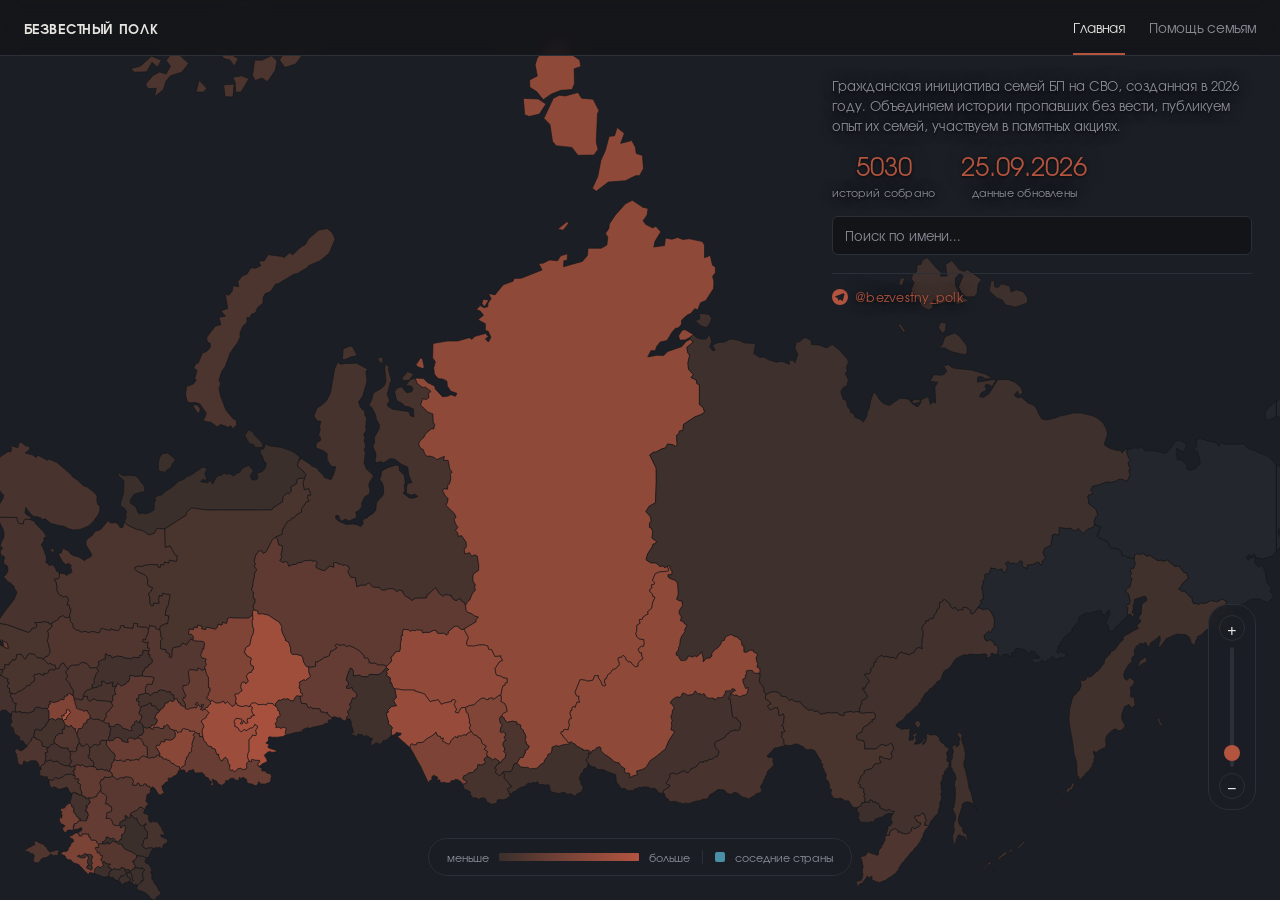
==== commit 67b31544: "Update index.html" ====
--- a/index.html
+++ b/index.html
@@ -684,7 +684,6 @@
 </div>
 
 <div class="info-panel">
-  <h1>БЕЗВЕСТНЫЙ ПОЛК</h1>
   <p class="lede">Гражданская инициатива семей БП на СВО, созданная в 2026 году. Объединяем истории пропавших без вести, публикуем опыт их семей, участвуем в памятных акциях.</p>
   <div class="stat-row">
     <div class="stat">
